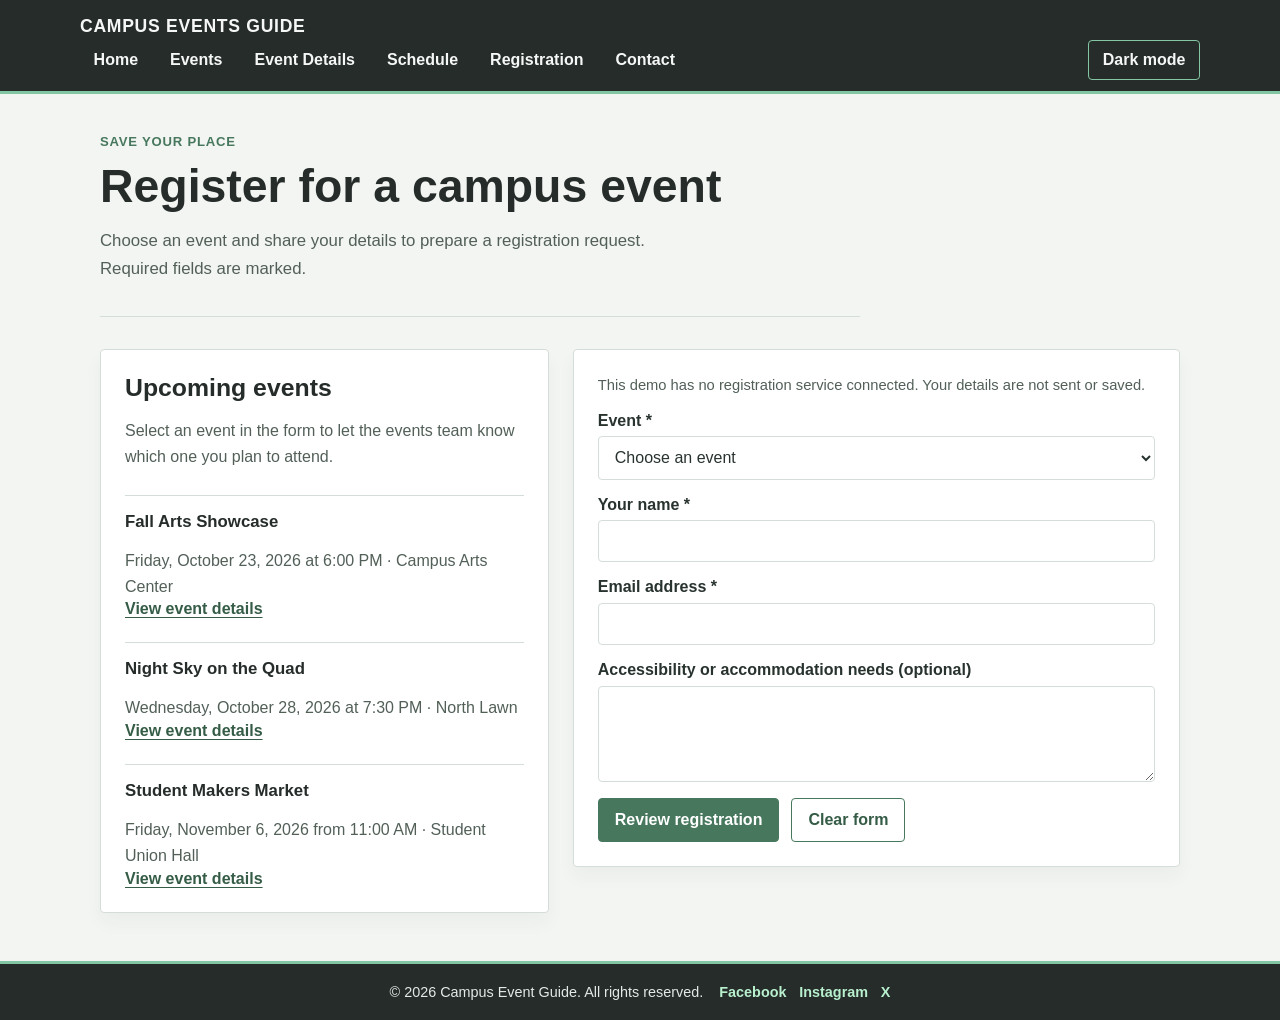
==== registration.html @ 267e457d "Final Modification" ====
<!DOCTYPE html>
<html lang="en">
<head>
    <meta charset="UTF-8">
    <meta name="viewport" content="width=device-width, initial-scale=1.0">
    <title>Registration | Campus Event Guide</title>
    <link rel="stylesheet" href="style.css">
</head>
<body>
    <header class="site-header">
        <div class="brand-wrap">
            <span class="brand-mark">Campus Events Guide</span>
        </div>
        <nav class="navbar" aria-label="Main navigation">
            <ul>
                <li><a href="index.html">Home</a></li>
                <li><a href="events.html">Events</a></li>
                <li><a href="event-details.html">Event Details</a></li>
                <li><a href="schedule.html">Schedule</a></li>
                <li><a href="registration.html" aria-current="page">Registration</a></li>
                <li><a href="contact.html">Contact</a></li>
            </ul>
            <label class="theme-toggle" for="theme-toggle">
                <input id="theme-toggle" type="checkbox" aria-label="Toggle dark mode">
                <span>Dark mode</span>
            </label>
        </nav>
    </header>
    <main class="content-page">
        <section class="page-intro" aria-labelledby="registration-title">
            <p class="eyebrow">Save your place</p>
            <h1 id="registration-title">Register for a campus event</h1>
            <p>Choose an event and share your details to prepare a registration request. Required fields are marked.</p>
        </section>

        <section class="contact-layout" aria-label="Event registration form and information">
            <div class="contact-info">
                <h2>Upcoming events</h2>
                <p>Select an event in the form to let the events team know which one you plan to attend.</p>
                <div class="contact-note">
                    <h3>Fall Arts Showcase</h3>
                    <p>Friday, October 23, 2026 at 6:00 PM · Campus Arts Center</p>
                    <a class="text-link" href="event-details.html#fall-arts-showcase">View event details</a>
                </div>
                <div class="contact-note">
                    <h3>Night Sky on the Quad</h3>
                    <p>Wednesday, October 28, 2026 at 7:30 PM · North Lawn</p>
                    <a class="text-link" href="event-details.html#night-sky-on-the-quad">View event details</a>
                </div>
                <div class="contact-note">
                    <h3>Student Makers Market</h3>
                    <p>Friday, November 6, 2026 from 11:00 AM · Student Union Hall</p>
                    <a class="text-link" href="event-details.html#student-makers-market">View event details</a>
                </div>
            </div>

            <form class="contact-form" id="registration-form">
                <p class="form-note">This demo has no registration service connected. Your details are not sent or saved.</p>
                <div class="form-field">
                    <label for="registration-event">Event <span aria-hidden="true">*</span></label>
                    <select id="registration-event" name="event" required>
                        <option value="">Choose an event</option>
                        <option value="fall-arts-showcase">Fall Arts Showcase — October 23</option>
                        <option value="night-sky-on-the-quad">Night Sky on the Quad — October 28</option>
                        <option value="student-makers-market">Student Makers Market — November 6</option>
                    </select>
                </div>
                <div class="form-field">
                    <label for="registration-name">Your name <span aria-hidden="true">*</span></label>
                    <input id="registration-name" name="name" type="text" autocomplete="name" required>
                </div>
                <div class="form-field">
                    <label for="registration-email">Email address <span aria-hidden="true">*</span></label>
                    <input id="registration-email" name="email" type="email" autocomplete="email" required>
                </div>
                <div class="form-field">
                    <label for="registration-notes">Accessibility or accommodation needs <span>(optional)</span></label>
                    <textarea id="registration-notes" name="accessibility-needs" rows="4"></textarea>
                </div>
                <div class="registration-actions">
                    <button class="action-link" type="submit">Review registration</button>
                    <button class="action-link secondary" type="reset">Clear form</button>
                </div>
                <p class="form-note" id="registration-status" role="status" aria-live="polite"></p>
            </form>
        </section>
    </main>
    <footer class="footer">
        <div class="footer-content">
            <p>&copy; 2026 Campus Event Guide. All rights reserved.</p>
            <ul class="social-links" aria-label="Social media links">
                <li><a href="https://www.facebook.com" target="_blank" rel="noreferrer">Facebook</a></li>
                <li><a href="https://www.instagram.com" target="_blank" rel="noreferrer">Instagram</a></li>
                <li><a href="https://www.x.com" target="_blank" rel="noreferrer">X</a></li>
            </ul>
        </div>
    </footer>
    <script>
        const registrationForm = document.getElementById("registration-form");
        const registrationStatus = document.getElementById("registration-status");

        registrationForm.addEventListener("submit", (event) => {
            event.preventDefault();
            const selectedEvent = registrationForm.elements.event.selectedOptions[0].text;
            registrationStatus.textContent = `Your details for ${selectedEvent} are ready. This demo does not send or save registrations.`;
        });

        registrationForm.addEventListener("reset", () => {
            registrationStatus.textContent = "";
        });
    </script>
</body>
</html>
---- style.css ----
:root {
    --bg: #f3f5f2;
    --surface: #ffffff;
    --surface-alt: #edf3ee;
    --text: #28332e;
    --muted: #526058;
    --accent: #47785e;
    --accent-strong: #355c46;
    --accent-soft: #83c6a4;
    --border: #d5ddd8;
    --shadow: rgba(28, 39, 34, 0.08);
}

* {
    box-sizing: border-box;
}

html {
    scroll-behavior: smooth;
}

body {
    min-height: 100vh;
    margin: 0;
    display: flex;
    flex-direction: column;
    background: var(--bg);
    color: var(--text);
    font-family: Arial, Helvetica, sans-serif;
}

img {
    max-width: 100%;
}

.site-header {
    background-color: #252c2a;
    border-bottom: 3px solid var(--accent-soft);
    position: sticky;
    top: 0;
    z-index: 10;
}

.brand-wrap {
    width: min(1120px, calc(100% - 2.5rem));
    margin: 0 auto;
    padding: 1rem 0 0.2rem;
}

.brand-mark {
    display: inline-block;
    color: #f5f7f6;
    font-size: 1.1rem;
    font-weight: 700;
    letter-spacing: 0.04em;
    text-transform: uppercase;
}

.navbar {
    width: min(1120px, calc(100% - 2.5rem));
    margin: 0 auto;
    color: #f5f7f6;
    padding: 0 0 0.65rem;
    display: flex;
    justify-content: space-between;
    align-items: center;
    flex-wrap: wrap;
}

.navbar ul {
    display: flex;
    align-items: center;
    justify-content: center;
    flex-wrap: wrap;
    gap: 0.3rem;
    list-style: none;
    margin: 0;
    padding: 0;
}

.navbar a {
    display: block;
    padding: 0.65rem 0.85rem;
    border-radius: 4px;
    color: inherit;
    font-weight: 600;
    text-decoration: none;
    transition: background-color 160ms ease, color 160ms ease;
}

.navbar a:hover,
.navbar a:focus-visible {
    background-color: #3a4842;
    color: #b9f0ce;
}

.theme-toggle {
    position: relative;
    display: inline-flex;
    align-items: center;
    justify-content: center;
    min-height: 40px;
    margin-left: auto;
    padding: 0.55rem 0.85rem;
    border: 1px solid var(--accent-soft);
    border-radius: 4px;
    background: transparent;
    color: #f5f7f6;
    font: inherit;
    font-weight: 600;
    cursor: pointer;
    transition: background-color 160ms ease, color 160ms ease, border-color 160ms ease;
}

.theme-toggle input {
    position: absolute;
    inset: 0;
    width: 100%;
    height: 100%;
    margin: 0;
    opacity: 0;
    cursor: pointer;
}

.theme-toggle:hover,
.theme-toggle:focus-within {
    background-color: #3a4842;
    color: #b9f0ce;
}

.home-page {
    width: min(1120px, 100%);
    flex: 1;
    margin: 0 auto;
    padding: 2.5rem 1.25rem 3rem;
    color: var(--text);
}

.content-page {
    width: min(1120px, 100%);
    flex: 1;
    margin: 0 auto;
    padding: 2.5rem 1.25rem 3rem;
    color: var(--text);
}

.page-intro {
    max-width: 760px;
    padding-bottom: 2rem;
    border-bottom: 1px solid var(--border);
}

.page-intro h1 {
    margin: 0;
    color: #252c2a;
    font-size: clamp(2.2rem, 4vw, 2.9rem);
    line-height: 1.08;
}

.page-intro > p:last-child {
    max-width: 62ch;
    margin: 1rem 0 0;
    color: var(--muted);
    font-size: 1.05rem;
    line-height: 1.7;
}

.content-section {
    padding: 2.5rem 0;
    border-bottom: 1px solid var(--border);
}

.page-cta {
    padding-top: 2rem;
}

.detail-list {
    display: grid;
    gap: 1.25rem;
}

.detail-card,
.contact-info,
.contact-form {
    padding: 1.5rem;
    border: 1px solid var(--border);
    border-radius: 4px;
    background: var(--surface);
    box-shadow: 0 10px 18px rgba(40, 51, 46, 0.04);
}

.detail-card {
    scroll-margin-top: 10rem;
}

.detail-heading {
    display: flex;
    align-items: baseline;
    justify-content: space-between;
    flex-wrap: wrap;
    gap: 0.25rem 1rem;
}

.detail-heading .event-place {
    margin: 0;
}

.detail-card h2,
.contact-info h2 {
    margin: 0.35rem 0 0.75rem;
    color: #252c2a;
    font-size: 1.55rem;
}

.detail-card > p,
.contact-info > p,
.contact-note p {
    color: var(--muted);
    line-height: 1.65;
}

.event-facts {
    display: grid;
    grid-template-columns: repeat(2, minmax(0, 1fr));
    gap: 1rem;
    margin: 1.25rem 0;
}

.event-facts div {
    padding: 0.9rem;
    border-left: 3px solid var(--accent-soft);
    background: var(--surface-alt);
}

.event-facts dt {
    color: var(--accent-strong);
    font-weight: 700;
}

.event-facts dd {
    margin: 0.35rem 0 0;
    color: var(--muted);
    line-height: 1.5;
}

.back-link {
    margin: 1.5rem 0 0;
}

.contact-layout {
    display: grid;
    grid-template-columns: 0.85fr 1.15fr;
    align-items: start;
    gap: 1.5rem;
    padding-top: 2rem;
}

.contact-info h2 {
    margin-top: 0;
}

.contact-note {
    margin-top: 1.5rem;
    padding-top: 1rem;
    border-top: 1px solid var(--border);
}

.contact-note h3 {
    margin: 0;
    color: #252c2a;
    font-size: 1.05rem;
}

.contact-note p {
    margin-bottom: 0;
}

.contact-form {
    display: grid;
    gap: 1rem;
}

.registration-actions {
    display: flex;
    flex-wrap: wrap;
    gap: 0.75rem;
}

.registration-actions .action-link {
    font-family: inherit;
    font-size: 1rem;
    cursor: pointer;
}

.form-note {
    margin: 0;
    color: var(--muted);
    font-size: 0.92rem;
    line-height: 1.5;
}

#registration-status:empty {
    display: none;
}

.form-field {
    display: grid;
    gap: 0.4rem;
}

.form-field label {
    color: var(--text);
    font-weight: 700;
}

.form-field input,
.form-field select,
.form-field textarea {
    width: 100%;
    padding: 0.7rem 0.75rem;
    border: 1px solid var(--border);
    border-radius: 4px;
    background: var(--surface);
    color: var(--text);
    font: inherit;
}

.form-field textarea {
    resize: vertical;
}

.form-field input:focus,
.form-field select:focus,
.form-field textarea:focus {
    outline: 2px solid var(--accent);
    outline-offset: 2px;
}

.contact-form .action-link:disabled {
    width: fit-content;
    cursor: not-allowed;
    opacity: 0.65;
}

.home-intro {
    display: grid;
    grid-template-columns: 1fr 0.9fr;
    align-items: center;
    gap: 2.5rem;
    padding-bottom: 2.75rem;
    border-bottom: 1px solid var(--border);
}

.eyebrow {
    margin: 0 0 0.75rem;
    color: var(--accent);
    font-size: 0.82rem;
    font-weight: 700;
    text-transform: uppercase;
    letter-spacing: 0.06em;
}

.home-intro h1 {
    max-width: 12ch;
    margin: 0;
    color: #252c2a;
    font-size: clamp(2.2rem, 4vw, 2.9rem);
    line-height: 1.08;
}

.home-intro p:not(.eyebrow) {
    max-width: 54ch;
    margin: 1rem 0 1.5rem;
    color: var(--muted);
    font-size: 1.05rem;
    line-height: 1.7;
}

.intro-actions,
.visit-section {
    display: flex;
    flex-wrap: wrap;
    gap: 0.75rem;
}

.action-link {
    display: inline-block;
    padding: 0.75rem 1rem;
    border: 1px solid var(--accent);
    border-radius: 4px;
    color: #fff;
    background: var(--accent);
    font-weight: 700;
    text-decoration: none;
    transition: background-color 160ms ease, color 160ms ease, transform 160ms ease;
}

.action-link.secondary {
    color: var(--accent-strong);
    background: transparent;
}

.action-link:hover,
.action-link:focus-visible,
.text-link:hover,
.text-link:focus-visible {
    background: var(--accent-strong);
    color: #fff;
    transform: translateY(-1px);
}

.action-link:focus-visible,
.text-link:focus-visible,
.theme-toggle:focus-within {
    outline: 2px solid var(--accent);
    outline-offset: 3px;
}

.intro-image {
    display: block;
    width: 100%;
    aspect-ratio: 16 / 11;
    object-fit: cover;
    border-radius: 4px;
    box-shadow: 0 18px 30px var(--shadow);
}

.home-section {
    padding: 2.5rem 0;
    border-bottom: 1px solid var(--border);
}

.section-heading {
    display: flex;
    align-items: end;
    justify-content: space-between;
    gap: 1rem;
    margin-bottom: 1.25rem;
}

.section-heading h2,
.feature-copy h2,
.visit-copy h2 {
    margin: 0;
    color: #252c2a;
    font-size: 1.7rem;
}

.section-heading p {
    margin: 0.4rem 0 0;
    color: #626e67;
}

.text-link {
    color: var(--accent-strong);
    font-weight: 700;
    text-underline-offset: 3px;
    transition: color 160ms ease, background-color 160ms ease;
}

.event-list {
    display: grid;
    grid-template-columns: repeat(3, minmax(0, 1fr));
    gap: 1rem;
}

.event-card {
    padding: 1.25rem;
    border: 1px solid var(--border);
    border-top: 3px solid var(--accent-soft);
    border-radius: 4px;
    background: var(--surface);
    box-shadow: 0 10px 18px rgba(40, 51, 46, 0.04);
    transition: transform 160ms ease, box-shadow 160ms ease;
}

.event-card:hover {
    transform: translateY(-2px);
    box-shadow: 0 14px 22px rgba(40, 51, 46, 0.08);
}

.event-date {
    margin: 0 0 0.65rem;
    color: var(--accent);
    font-size: 0.85rem;
    font-weight: 700;
}

.event-card h3 {
    margin: 0 0 0.65rem;
    color: #252c2a;
    font-size: 1.2rem;
}

.event-card p:not(.event-date) {
    margin: 0 0 0.8rem;
    color: var(--muted);
    line-height: 1.55;
}

.event-place {
    display: block;
    margin-bottom: 1rem;
    color: #68756d;
    font-size: 0.9rem;
}

.feature-row {
    display: grid;
    grid-template-columns: 0.9fr 1.1fr;
    align-items: center;
    gap: 2rem;
}

.feature-row img {
    display: block;
    width: 100%;
    aspect-ratio: 16 / 10;
    object-fit: cover;
    border-radius: 4px;
    box-shadow: 0 18px 30px var(--shadow);
}

.feature-copy p,
.visit-copy p {
    color: var(--muted);
    line-height: 1.7;
}

.feature-facts {
    margin: 1.25rem 0;
    padding-left: 1.2rem;
    color: var(--muted);
    line-height: 1.8;
}

.visit-section {
    align-items: center;
    justify-content: space-between;
    gap: 2rem;
    padding-top: 2.5rem;
}

.visit-copy p {
    max-width: 60ch;
    margin-bottom: 0;
}

.footer {
    background-color: #252c2a;
    color: #e4e9e6;
    padding: 1.25rem;
    border-top: 3px solid var(--accent-soft);
    font-size: 0.9rem;
    margin-top: auto;
}

.footer-content {
    width: min(1120px, calc(100% - 2rem));
    margin: 0 auto;
    display: flex;
    align-items: center;
    justify-content: center;
    flex-wrap: wrap;
    gap: 1rem;
    text-align: center;
}

.footer p {
    margin: 0;
}

.social-links {
    display: flex;
    align-items: center;
    justify-content: center;
    flex-wrap: wrap;
    gap: 0.8rem;
    margin: 0;
    padding: 0;
    list-style: none;
}

.social-links a {
    color: #b9f0ce;
    font-weight: 600;
    text-decoration: none;
}

.social-links a:hover,
.social-links a:focus-visible {
    text-decoration: underline;
}

body:has(#theme-toggle:checked) {
    background-color: #171d19;
    color: #e4e9e6;
}

body:has(#theme-toggle:checked) .home-page,
body:has(#theme-toggle:checked) .home-page * {
    color: #e4e9e6;
}

body:has(#theme-toggle:checked) .content-page {
    color: #e4e9e6;
}

body:has(#theme-toggle:checked) .home-intro,
body:has(#theme-toggle:checked) .home-section,
body:has(#theme-toggle:checked) .page-intro,
body:has(#theme-toggle:checked) .content-section,
body:has(#theme-toggle:checked) .contact-note {
    border-color: #39463e;
}

body:has(#theme-toggle:checked) .home-intro h1,
body:has(#theme-toggle:checked) .section-heading h2,
body:has(#theme-toggle:checked) .feature-copy h2,
body:has(#theme-toggle:checked) .visit-copy h2,
body:has(#theme-toggle:checked) .event-card h3 {
    color: #f2f5f3;
}

body:has(#theme-toggle:checked) .page-intro h1,
body:has(#theme-toggle:checked) .detail-card h2,
body:has(#theme-toggle:checked) .contact-info h2,
body:has(#theme-toggle:checked) .contact-note h3 {
    color: #f2f5f3;
}

body:has(#theme-toggle:checked) .page-intro > p:last-child,
body:has(#theme-toggle:checked) .detail-card > p,
body:has(#theme-toggle:checked) .contact-info > p,
body:has(#theme-toggle:checked) .contact-note p,
body:has(#theme-toggle:checked) .event-facts dd,
body:has(#theme-toggle:checked) .form-note {
    color: #c1cbc4;
}

body:has(#theme-toggle:checked) .home-intro p:not(.eyebrow),
body:has(#theme-toggle:checked) .section-heading p,
body:has(#theme-toggle:checked) .event-card p:not(.event-date),
body:has(#theme-toggle:checked) .feature-copy p,
body:has(#theme-toggle:checked) .visit-copy p,
body:has(#theme-toggle:checked) .feature-facts {
    color: #c1cbc4;
}

body:has(#theme-toggle:checked) .eyebrow,
body:has(#theme-toggle:checked) .text-link,
body:has(#theme-toggle:checked) .event-date {
    color: #a9dfbd;
}

body:has(#theme-toggle:checked) .event-card {
    border-color: #405047;
    border-top-color: #83c6a4;
    background-color: #222b26;
}

body:has(#theme-toggle:checked) .detail-card,
body:has(#theme-toggle:checked) .contact-info,
body:has(#theme-toggle:checked) .contact-form {
    border-color: #405047;
    background-color: #222b26;
}

body:has(#theme-toggle:checked) .event-facts div {
    background-color: #2b3730;
}

body:has(#theme-toggle:checked) .event-facts dt {
    color: #b9e9ca;
}

body:has(#theme-toggle:checked) .form-field input,
body:has(#theme-toggle:checked) .form-field select,
body:has(#theme-toggle:checked) .form-field textarea {
    border-color: #526158;
    background-color: #171d19;
    color: #e4e9e6;
}

body:has(#theme-toggle:checked) .form-field label {
    color: #e4e9e6;
}

body:has(#theme-toggle:checked) .event-place {
    color: #aab7ae;
}

body:has(#theme-toggle:checked) .action-link.secondary {
    border-color: #83c6a4;
    color: #b9e9ca;
}

body:has(#theme-toggle:checked) .action-link.secondary:hover,
body:has(#theme-toggle:checked) .action-link.secondary:focus-visible {
    background-color: var(--accent-strong);
    color: #fff;
}

@media (max-width: 760px) {
    .home-intro,
    .feature-row,
    .contact-layout {
        grid-template-columns: 1fr;
        gap: 1.5rem;
    }

    .event-facts {
        grid-template-columns: 1fr;
    }

    .home-intro h1 {
        font-size: 2.3rem;
    }

    .event-list {
        grid-template-columns: 1fr;
    }

    .section-heading,
    .visit-section {
        align-items: flex-start;
        flex-direction: column;
    }
}

@media (max-width: 560px) {
    .navbar {
        justify-content: center;
        padding: 0.5rem;
    }

    .navbar ul {
        gap: 0.15rem;
    }

    .navbar a {
        padding: 0.55rem 0.65rem;
        font-size: 0.9rem;
    }

    .theme-toggle {
        min-height: 36px;
        padding: 0.45rem 0.7rem;
        font-size: 0.9rem;
    }
}
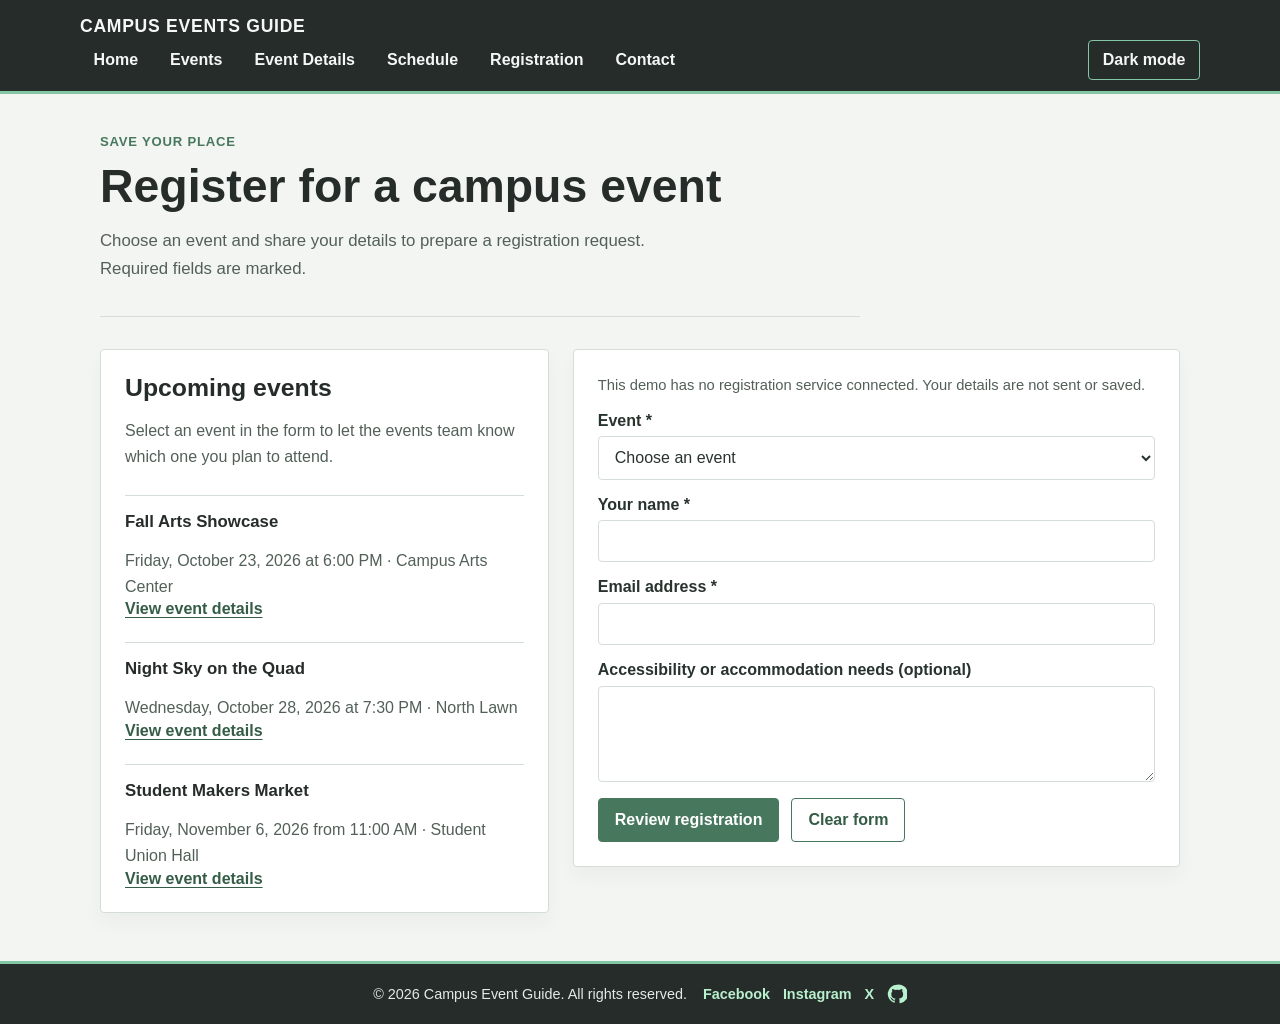
==== commit 6013cdc4: "Added Github Repo link" ====
--- a/registration.html
+++ b/registration.html
@@ -92,6 +92,7 @@
                 <li><a href="https://www.facebook.com" target="_blank" rel="noreferrer">Facebook</a></li>
                 <li><a href="https://www.instagram.com" target="_blank" rel="noreferrer">Instagram</a></li>
                 <li><a href="https://www.x.com" target="_blank" rel="noreferrer">X</a></li>
+                <li><a href="https://github.com/s-yaseen-s/Campus-Event" target="_blank" rel="noopener noreferrer" aria-label="Campus Event Guide on GitHub" title="Campus Event Guide on GitHub"><svg class="github-icon" viewBox="0 0 24 24" aria-hidden="true"><path d="M12 .9a11.1 11.1 0 0 0-3.51 21.63c.56.1.76-.24.76-.54v-2.1c-3.1.68-3.76-1.32-3.76-1.32-.51-1.3-1.24-1.65-1.24-1.65-1.01-.69.08-.68.08-.68 1.12.08 1.71 1.15 1.71 1.15 1 .1.99 2.18 3.53 1.55.1-.72.4-1.2.71-1.48-2.48-.28-5.09-1.24-5.09-5.52 0-1.22.44-2.22 1.15-3-.12-.28-.5-1.42.11-2.96 0 0 .94-.3 3.05 1.15a10.6 10.6 0 0 1 5.55 0c2.12-1.44 3.05-1.15 3.05-1.15.61 1.54.23 2.68.11 2.96.72.78 1.15 1.78 1.15 3.01 0 4.29-2.62 5.23-5.11 5.5.4.35.76 1.03.76 2.08v3.06c0 .3.2.65.77.54A11.1 11.1 0 0 0 12 .9Z"/></svg></a></li>
             </ul>
         </div>
     </footer>
--- a/style.css
+++ b/style.css
@@ -587,6 +587,13 @@
     text-decoration: none;
 }
 
+.github-icon {
+    display: block;
+    width: 1.25rem;
+    height: 1.25rem;
+    fill: currentColor;
+}
+
 .social-links a:hover,
 .social-links a:focus-visible {
     text-decoration: underline;
